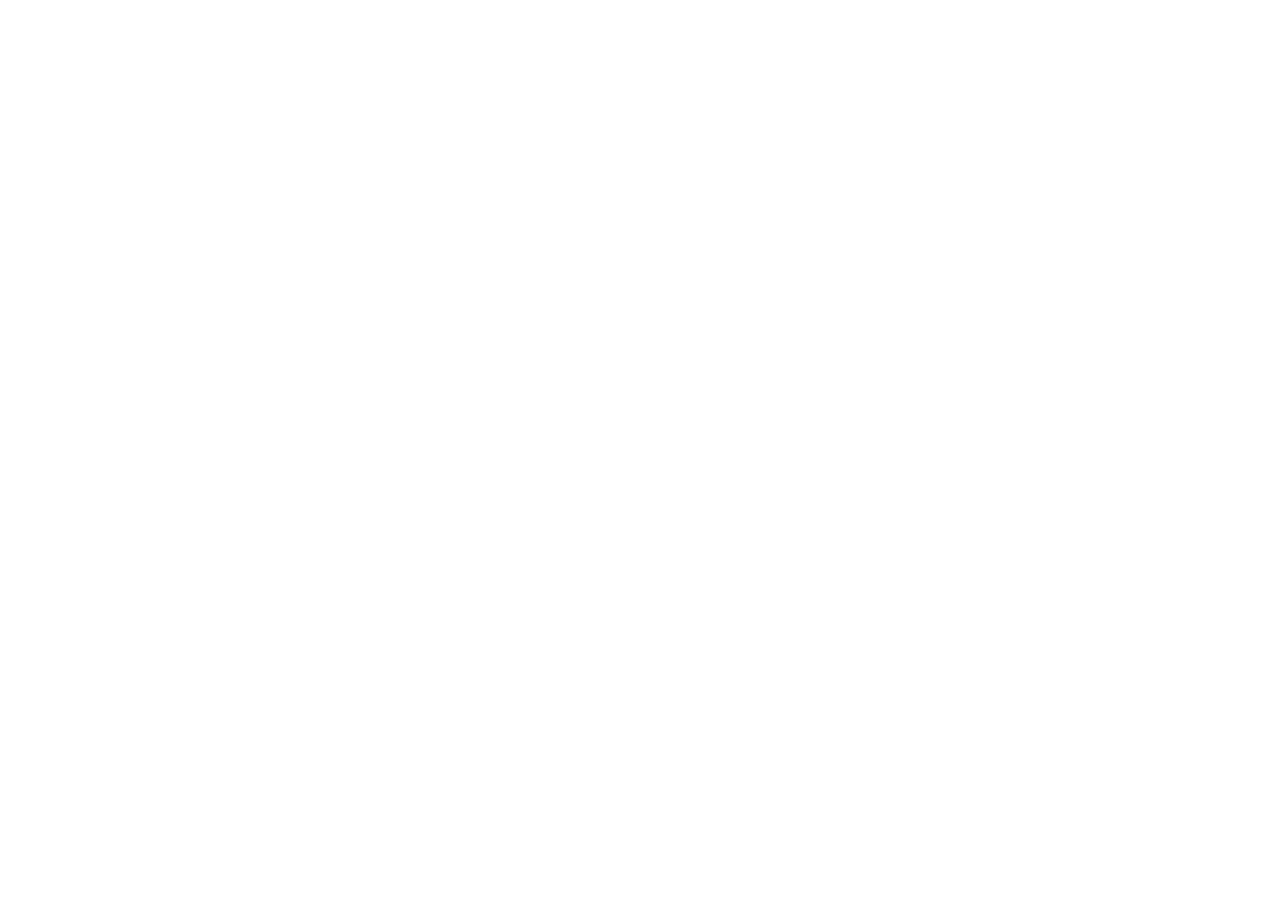
==== projects/portfolio_bootstrap/index.html @ 5c671ffc "[BOOTSTRAP] Add Bootstrap CDN and initial setup" ====
<!DOCTYPE html>
<html lang="en">
<head>
    <meta charset="UTF-8">
    <meta name="viewport" content="width=device-width, initial-scale=1.0">
    <title>Bài 2.1 - Bootstrap Conversion</title>
    <link href="https://cdn.jsdelivr.net/npm/bootstrap@5.3.2/dist/css/bootstrap.min.css" rel="stylesheet">

    <link rel="stylesheet" href="css/main.css">
</head>
<body>
    
    <script src="https://cdn.jsdelivr.net/npm/bootstrap@5.3.2/dist/js/bootstrap.bundle.min.js"></script>
</body>
</html>
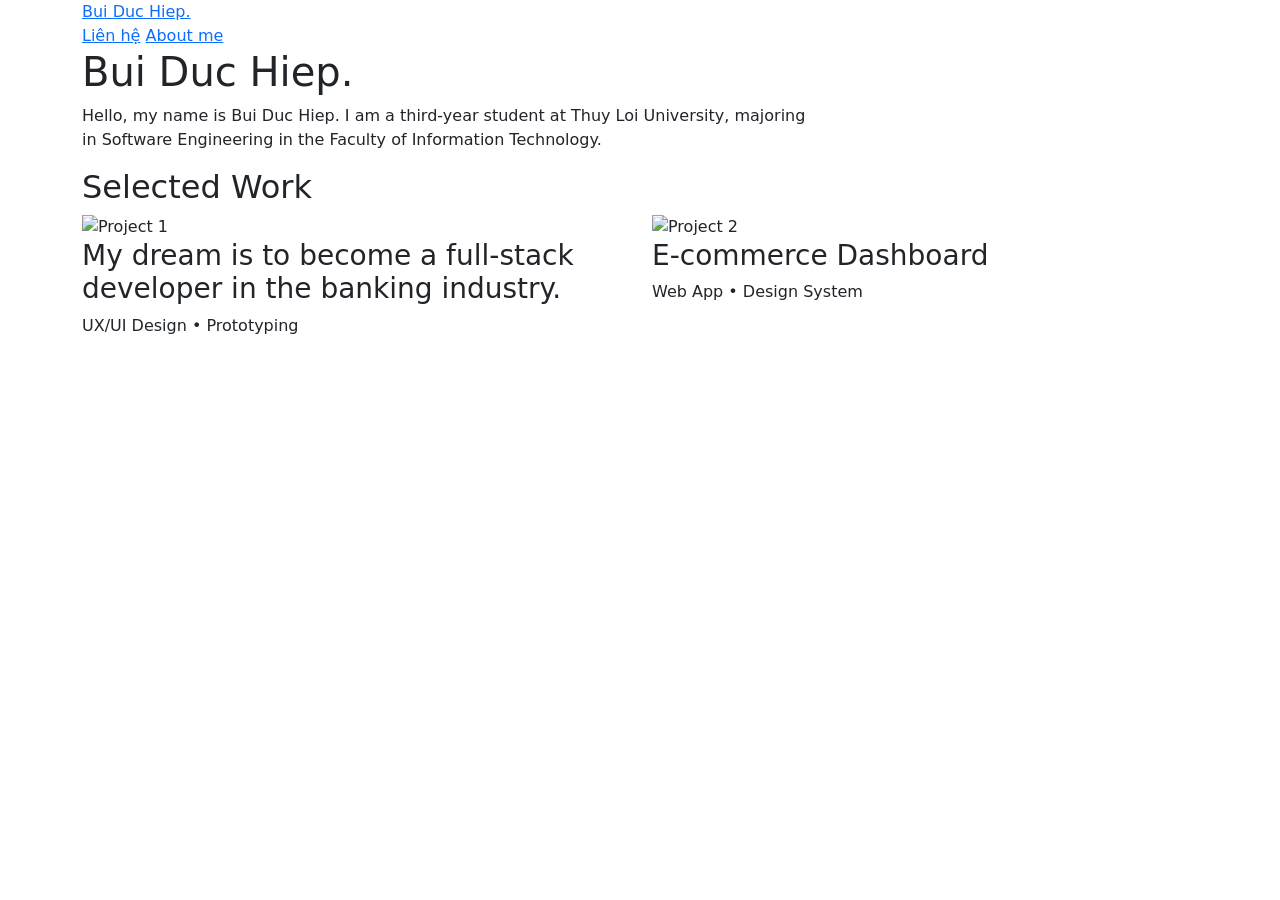
==== commit dc750860: "[REFACTOR] Convert grid to Bootstrap columns" ====
--- a/projects/portfolio_bootstrap/index.html
+++ b/projects/portfolio_bootstrap/index.html
@@ -5,11 +5,41 @@
     <meta name="viewport" content="width=device-width, initial-scale=1.0">
     <title>Bài 2.1 - Bootstrap Conversion</title>
     <link href="https://cdn.jsdelivr.net/npm/bootstrap@5.3.2/dist/css/bootstrap.min.css" rel="stylesheet">
-
     <link rel="stylesheet" href="css/main.css">
 </head>
 <body>
-    
+    <nav class="container">
+        <a href="#">Bui Duc Hiep.</a>
+        <div>
+            <a href="#contact">Liên hệ</a>
+            <a href="#about">About me</a>
+        </div>
+    </nav>
+
+    <header class="container">
+        <div class ="row">
+            <div class="col-lg-8">
+        <h1>Bui Duc Hiep.</h1>
+        <p>Hello, my name is Bui Duc Hiep. I am a third-year student at Thuy Loi University, majoring in Software Engineering in the Faculty of Information Technology.</p>
+        </div>
+    </div>
+    </header>
+
+    <section id="work" class="container">
+        <h2>Selected Work</h2>
+        <div class="row">
+        <div class="col-md-6"> 
+                <img src="" alt="Project 1">
+                <h3>My dream is to become a full-stack developer in the banking industry.</h3>
+                <p>UX/UI Design • Prototyping</p>
+            </div>
+            <div class="col-md-6">
+                <img src="" alt="Project 2">
+                <h3>E-commerce Dashboard</h3>
+                <p>Web App • Design System</p>
+            </div>
+        </div>
+    </section>
     <script src="https://cdn.jsdelivr.net/npm/bootstrap@5.3.2/dist/js/bootstrap.bundle.min.js"></script>
 </body>
 </html>
--- a/projects/portfolio_bootstrap/css/main.css
+++ b/projects/portfolio_bootstrap/css/main.css
@@ -0,0 +1,3 @@
+@import "css/blog.css";
+@import "css/comments.css";
+@import "css/custom-theme.css";
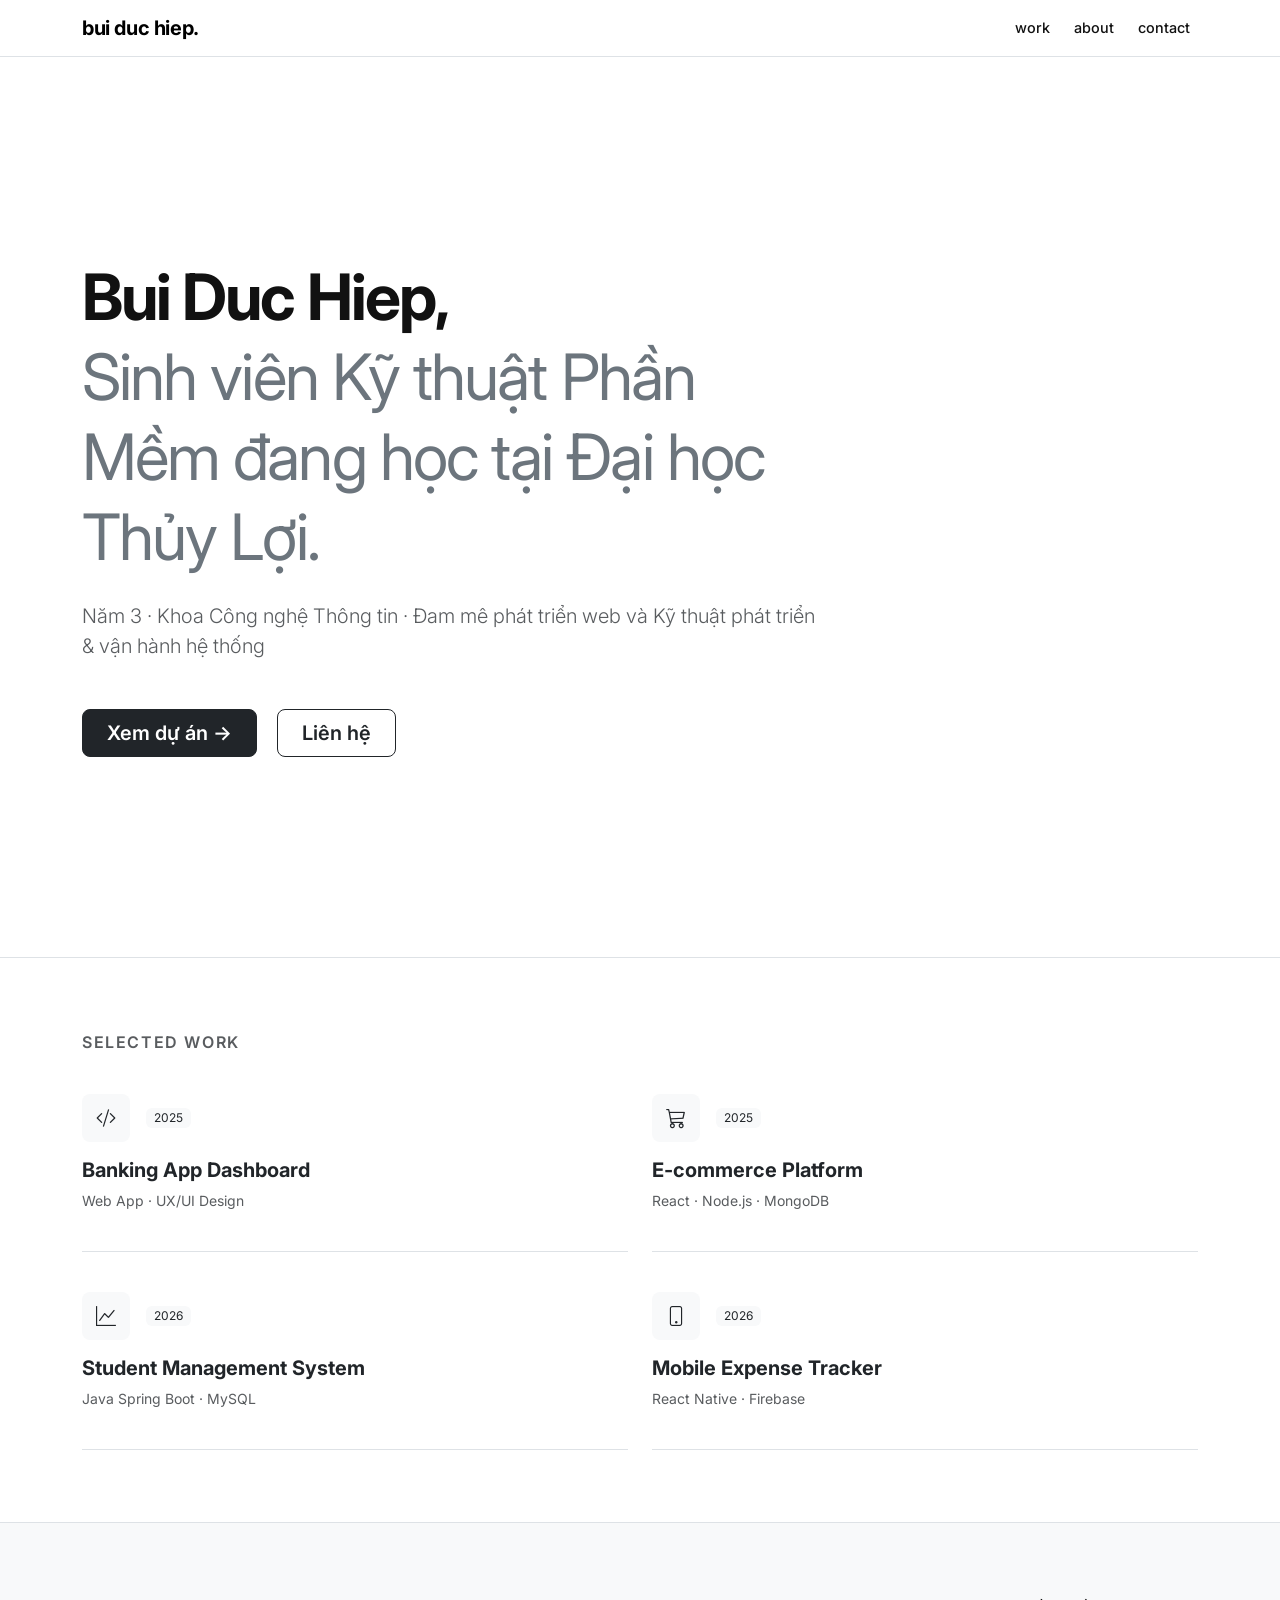
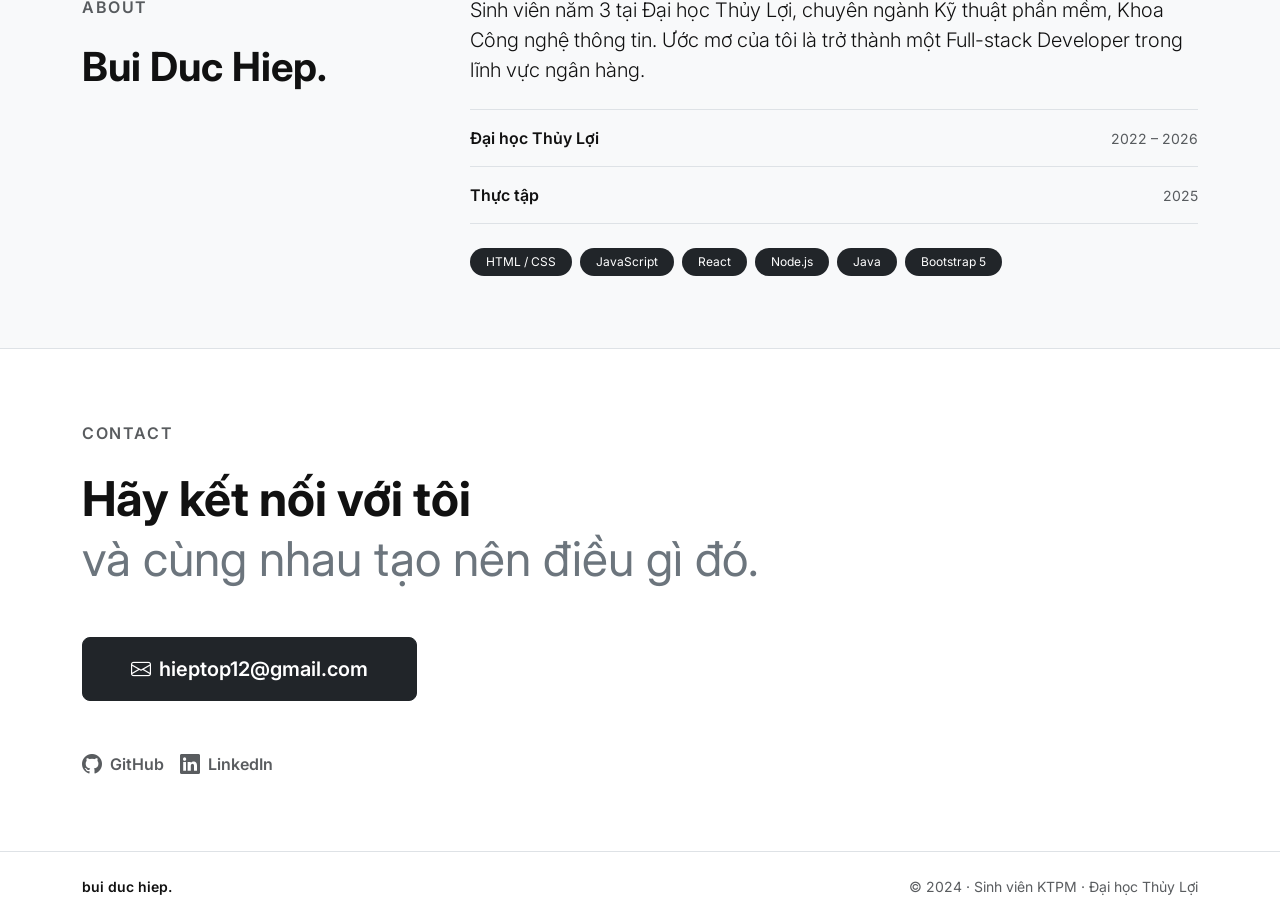
==== commit ebdc25ed: "[STYLE] Apply Bootstrap typography utilities" ====
--- a/projects/portfolio_bootstrap/index.html
+++ b/projects/portfolio_bootstrap/index.html
@@ -1,45 +1,211 @@
 <!DOCTYPE html>
-<html lang="en">
+<html lang="vi">
 <head>
     <meta charset="UTF-8">
     <meta name="viewport" content="width=device-width, initial-scale=1.0">
-    <title>Bài 2.1 - Bootstrap Conversion</title>
+    <title>Bui Duc Hiep — Portfolio</title>
+    <meta name="description" content="Portfolio của Bui Duc Hiep, sinh viên Kỹ thuật phần mềm, Đại học Thủy Lợi.">
+
+    <!-- Bootstrap 5.3.2 CSS CDN -->
     <link href="https://cdn.jsdelivr.net/npm/bootstrap@5.3.2/dist/css/bootstrap.min.css" rel="stylesheet">
+    <!-- Bootstrap Icons 1.11.0 -->
+    <link href="https://cdn.jsdelivr.net/npm/bootstrap-icons@1.11.0/font/bootstrap-icons.css" rel="stylesheet">
+    <!-- Google Fonts: Inter -->
+    <link href="https://fonts.googleapis.com/css2?family=Inter:wght@300;400;500;600;700&display=swap" rel="stylesheet">
+
     <link rel="stylesheet" href="css/main.css">
 </head>
 <body>
-    <nav class="container">
-        <a href="#">Bui Duc Hiep.</a>
-        <div>
-            <a href="#contact">Liên hệ</a>
-            <a href="#about">About me</a>
+
+    <nav class="navbar navbar-expand-lg sticky-top border-bottom">
+        <div class="container">
+            <a class="navbar-brand fw-bold fs-5" href="#">bui duc hiep.</a>
+
+            <button class="navbar-toggler border-0" type="button"
+                    data-bs-toggle="collapse"
+                    data-bs-target="#navbarNav"
+                    aria-controls="navbarNav"
+                    aria-expanded="false"
+                    aria-label="Toggle navigation">
+                <span class="navbar-toggler-icon"></span>
+            </button>
+
+            <div class="collapse navbar-collapse" id="navbarNav">
+                <ul class="navbar-nav ms-auto gap-2">
+                    <li class="nav-item"><a class="nav-link fw-medium" href="#work">work</a></li>
+                    <li class="nav-item"><a class="nav-link fw-medium" href="#about">about</a></li>
+                    <li class="nav-item"><a class="nav-link fw-medium" href="#contact">contact</a></li>
+                </ul>
+            </div>
         </div>
     </nav>
 
-    <header class="container">
-        <div class ="row">
-            <div class="col-lg-8">
-        <h1>Bui Duc Hiep.</h1>
-        <p>Hello, my name is Bui Duc Hiep. I am a third-year student at Thuy Loi University, majoring in Software Engineering in the Faculty of Information Technology.</p>
-        </div>
-    </div>
+    <header class="min-vh-100 d-flex align-items-center">
+        <div class="container py-5">
+            <div class="row">
+                <div class="col-lg-10 col-xl-8">
+                    <h1 class="display-3 fw-bold lh-sm mb-4">
+                        Bui Duc Hiep,<br>
+                        <span class="text-secondary fw-normal">Sinh viên Kỹ thuật Phần Mềm đang học tại Đại học Thủy Lợi.</span>
+                    </h1>
+                    <p class="lead text-muted mb-5">
+                        Năm 3 · Khoa Công nghệ Thông tin · Đam mê phát triển web và Kỹ thuật phát triển & vận hành hệ thống
+                    </p>
+                    <a href="#work" class="btn btn-dark btn-lg px-4 py-2 fw-semibold me-3">
+                        Xem dự án →
+                    </a>
+                    <a href="#contact" class="btn btn-outline-dark btn-lg px-4 py-2 fw-semibold">
+                        Liên hệ
+                    </a>
+                </div>
+            </div>
+        </div>
     </header>
 
-    <section id="work" class="container">
-        <h2>Selected Work</h2>
-        <div class="row">
-        <div class="col-md-6"> 
-                <img src="" alt="Project 1">
-                <h3>My dream is to become a full-stack developer in the banking industry.</h3>
-                <p>UX/UI Design • Prototyping</p>
-            </div>
-            <div class="col-md-6">
-                <img src="" alt="Project 2">
-                <h3>E-commerce Dashboard</h3>
-                <p>Web App • Design System</p>
+    <section id="work" class="py-5 border-top">
+        <div class="container py-4">
+            <p class="fs-6 fw-semibold text-uppercase text-muted mb-4" style="letter-spacing: .1em;">Selected Work</p>
+
+            <div class="row g-4">
+
+                <div class="col-12 col-md-6">
+                    <div class="card h-100 border-0 border-bottom rounded-0 pb-4">
+                        <div class="card-body px-0">
+                            <div class="d-flex align-items-center gap-3 mb-3">
+                                <div class="d-flex align-items-center justify-content-center rounded-3 bg-light"
+                                     style="width:48px; height:48px;">
+                                    <i class="bi bi-code-slash fs-5"></i>
+                                </div>
+                                <span class="badge bg-light text-dark fw-normal">2025</span>
+                            </div>
+                            <h3 class="h5 fw-bold mb-2">Banking App Dashboard</h3>
+                            <p class="text-muted small mb-0">Web App · UX/UI Design</p>
+                        </div>
+                    </div>
+                </div>
+
+                <div class="col-12 col-md-6">
+                    <div class="card h-100 border-0 border-bottom rounded-0 pb-4">
+                        <div class="card-body px-0">
+                            <div class="d-flex align-items-center gap-3 mb-3">
+                                <div class="d-flex align-items-center justify-content-center rounded-3 bg-light"
+                                     style="width:48px; height:48px;">
+                                    <i class="bi bi-cart3 fs-5"></i>
+                                </div>
+                                <span class="badge bg-light text-dark fw-normal">2025</span>
+                            </div>
+                            <h3 class="h5 fw-bold mb-2">E-commerce Platform</h3>
+                            <p class="text-muted small mb-0">React · Node.js · MongoDB</p>
+                        </div>
+                    </div>
+                </div>
+
+                <div class="col-12 col-md-6">
+                    <div class="card h-100 border-0 border-bottom rounded-0 pb-4">
+                        <div class="card-body px-0">
+                            <div class="d-flex align-items-center gap-3 mb-3">
+                                <div class="d-flex align-items-center justify-content-center rounded-3 bg-light"
+                                     style="width:48px; height:48px;">
+                                    <i class="bi bi-graph-up fs-5"></i>
+                                </div>
+                                <span class="badge bg-light text-dark fw-normal">2026</span>
+                            </div>
+                            <h3 class="h5 fw-bold mb-2">Student Management System</h3>
+                            <p class="text-muted small mb-0">Java Spring Boot · MySQL</p>
+                        </div>
+                    </div>
+                </div>
+
+                <div class="col-12 col-md-6">
+                    <div class="card h-100 border-0 border-bottom rounded-0 pb-4">
+                        <div class="card-body px-0">
+                            <div class="d-flex align-items-center gap-3 mb-3">
+                                <div class="d-flex align-items-center justify-content-center rounded-3 bg-light"
+                                     style="width:48px; height:48px;">
+                                    <i class="bi bi-phone fs-5"></i>
+                                </div>
+                                <span class="badge bg-light text-dark fw-normal">2026</span>
+                            </div>
+                            <h3 class="h5 fw-bold mb-2">Mobile Expense Tracker</h3>
+                            <p class="text-muted small mb-0">React Native · Firebase</p>
+                        </div>
+                    </div>
+                </div>
+
             </div>
         </div>
     </section>
+
+    <section id="about" class="py-5 border-top bg-light">
+        <div class="container py-4">
+            <div class="row g-5 align-items-start">
+                <div class="col-lg-4">
+                    <p class="fs-6 fw-semibold text-uppercase text-muted mb-4" style="letter-spacing: .1em;">About</p>
+                    <h2 class="display-6 fw-bold mb-0">Bui Duc Hiep.</h2>
+                </div>
+                <div class="col-lg-8">
+                    <p class="lead mb-4">
+                        Sinh viên năm 3 tại Đại học Thủy Lợi, chuyên ngành Kỹ thuật phần mềm, Khoa Công nghệ thông tin.
+                        Ước mơ của tôi là trở thành một Full-stack Developer trong lĩnh vực ngân hàng.
+                    </p>
+
+                    <ul class="list-unstyled">
+                        <li class="d-flex justify-content-between align-items-center py-3 border-top">
+                            <span class="fw-semibold">Đại học Thủy Lợi</span>
+                            <span class="text-muted small">2022 – 2026</span>
+                        </li>
+                        <li class="d-flex justify-content-between align-items-center py-3 border-top border-bottom">
+                            <span class="fw-semibold">Thực tập</span>
+                            <span class="text-muted small">2025</span>
+                        </li>
+                    </ul>
+
+                    <div class="d-flex flex-wrap gap-2 mt-4">
+                        <span class="badge rounded-pill bg-dark fw-normal px-3 py-2">HTML / CSS</span>
+                        <span class="badge rounded-pill bg-dark fw-normal px-3 py-2">JavaScript</span>
+                        <span class="badge rounded-pill bg-dark fw-normal px-3 py-2">React</span>
+                        <span class="badge rounded-pill bg-dark fw-normal px-3 py-2">Node.js</span>
+                        <span class="badge rounded-pill bg-dark fw-normal px-3 py-2">Java</span>
+                        <span class="badge rounded-pill bg-dark fw-normal px-3 py-2">Bootstrap 5</span>
+                    </div>
+                </div>
+            </div>
+        </div>
+    </section>
+
+    <section id="contact" class="py-5 border-top">
+        <div class="container py-4">
+            <div class="row">
+                <div class="col-lg-8">
+                    <p class="fs-6 fw-semibold text-uppercase text-muted mb-4" style="letter-spacing: .1em;">Contact</p>
+                    <h2 class="display-5 fw-bold lh-sm mb-5">
+                        Hãy kết nối với tôi <br class="d-none d-md-block">
+                        <span class="text-secondary fw-normal">và cùng nhau tạo nên điều gì đó.</span>
+                    </h2>
+                    <a href="mailto:hiepbd@example.com" class="btn btn-dark btn-lg fw-semibold px-5 py-3 mb-5">
+                        <i class="bi bi-envelope me-2"></i>hieptop12@gmail.com
+                    </a>
+
+                    <div class="d-flex gap-3">
+                        <a href="#" class="text-muted text-decoration-none fw-semibold d-flex align-items-center gap-2">
+                            <i class="bi bi-github fs-5"></i> GitHub
+                        </a>
+                        <a href="#" class="text-muted text-decoration-none fw-semibold d-flex align-items-center gap-2">
+                            <i class="bi bi-linkedin fs-5"></i> LinkedIn
+                        </a>
+                    </div>
+                </div>
+            </div>
+        </div>
+    </section>
+
+    <footer class="border-top py-4">
+        <div class="container d-flex justify-content-between align-items-center">
+            <span class="fw-semibold small">bui duc hiep.</span>
+            <span class="text-muted small">© 2024 · Sinh viên KTPM · Đại học Thủy Lợi</span>
+        </div>
+    </footer>
+
     <script src="https://cdn.jsdelivr.net/npm/bootstrap@5.3.2/dist/js/bootstrap.bundle.min.js"></script>
 </body>
 </html>
--- a/projects/portfolio_bootstrap/css/main.css
+++ b/projects/portfolio_bootstrap/css/main.css
@@ -1,3 +1,45 @@
-@import "css/blog.css";
-@import "css/comments.css";
-@import "css/custom-theme.css";+
+body {
+    font-family: 'Inter', sans-serif;
+    color: #111;
+    background-color: #fff;
+}
+
+.navbar {
+    background-color: rgba(255, 255, 255, 0.95);
+    backdrop-filter: blur(8px);
+}
+
+.navbar-brand {
+    letter-spacing: -0.02em;
+}
+
+.nav-link {
+    color: #111 !important;
+    font-size: 0.9rem;
+    transition: color 0.2s;
+}
+
+.nav-link:hover {
+    color: #555 !important;
+}
+
+header h1 {
+    letter-spacing: -0.03em;
+}
+.card {
+    transition: background-color 0.2s;
+    cursor: default;
+}
+
+.card:hover {
+    background-color: #f8f9fa;
+}
+
+.text-uppercase {
+    letter-spacing: 0.1em !important;
+}
+
+footer {
+    background-color: #fff;
+}
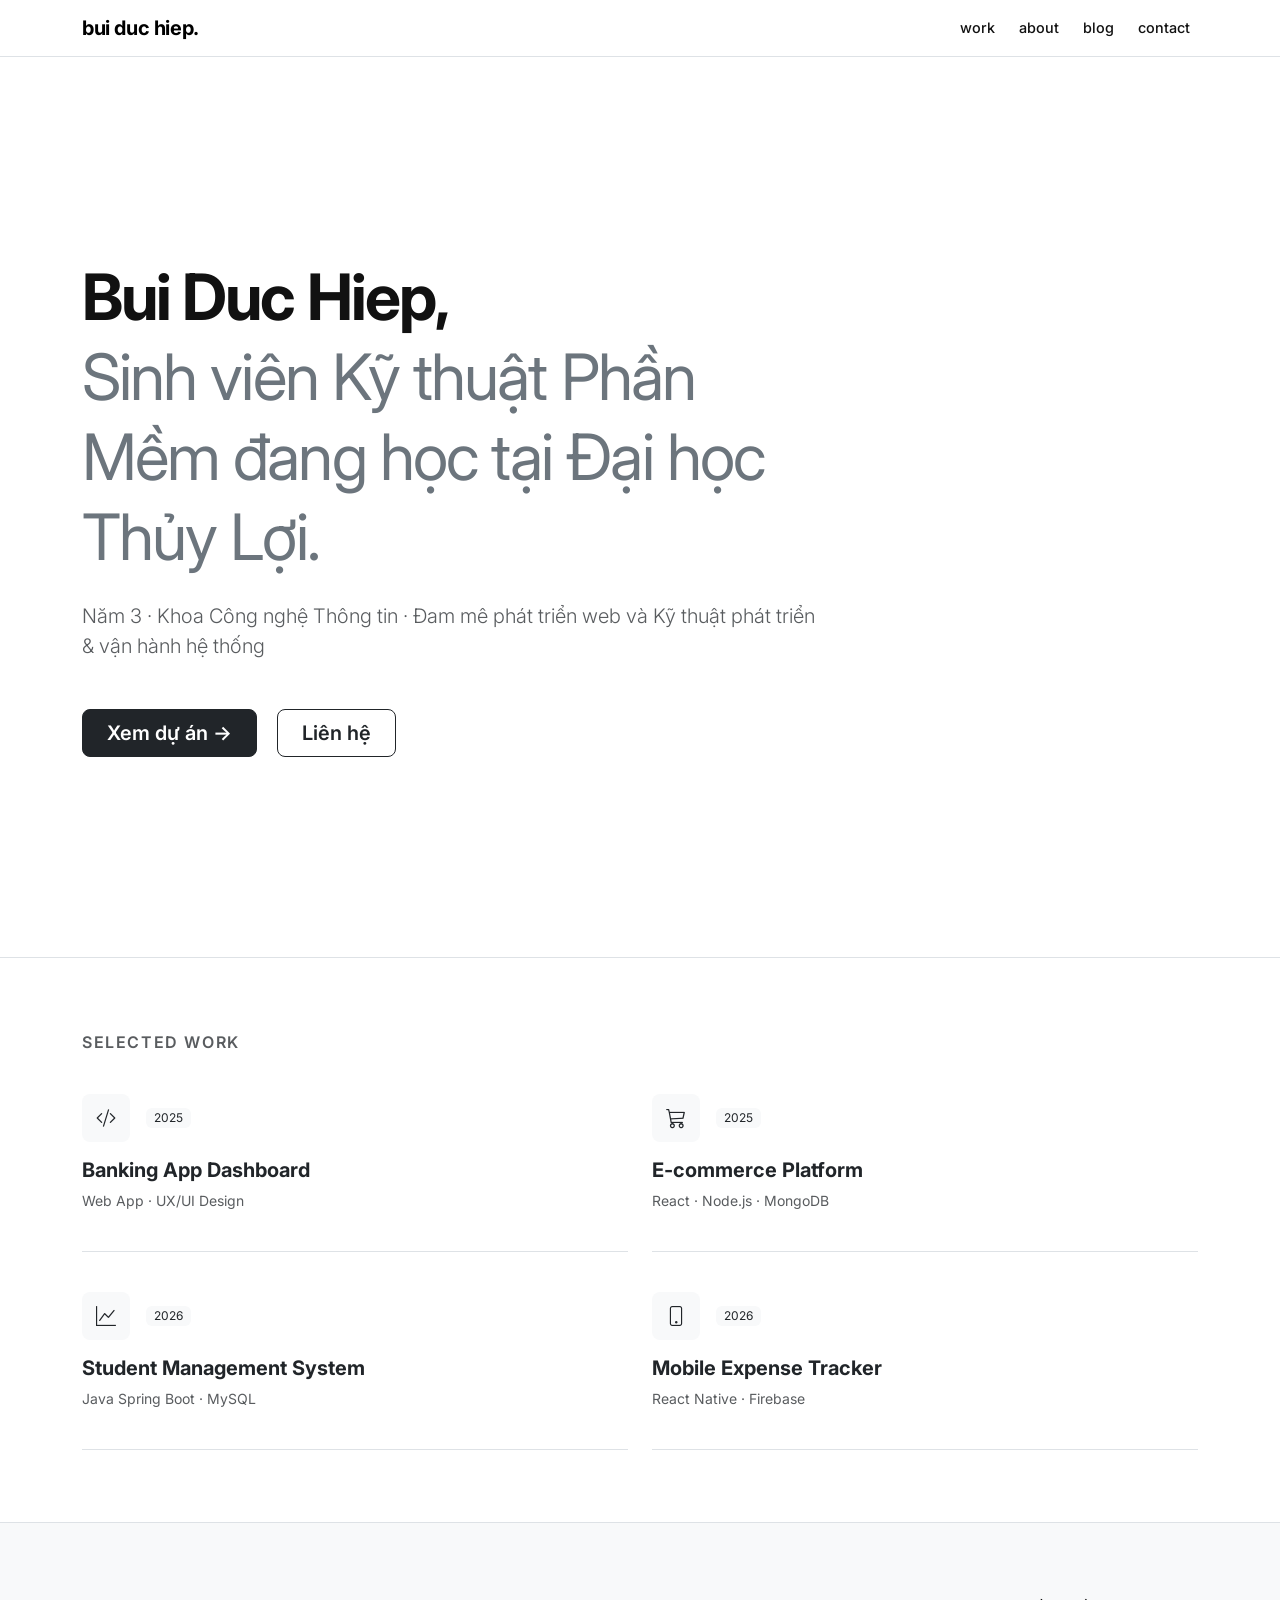
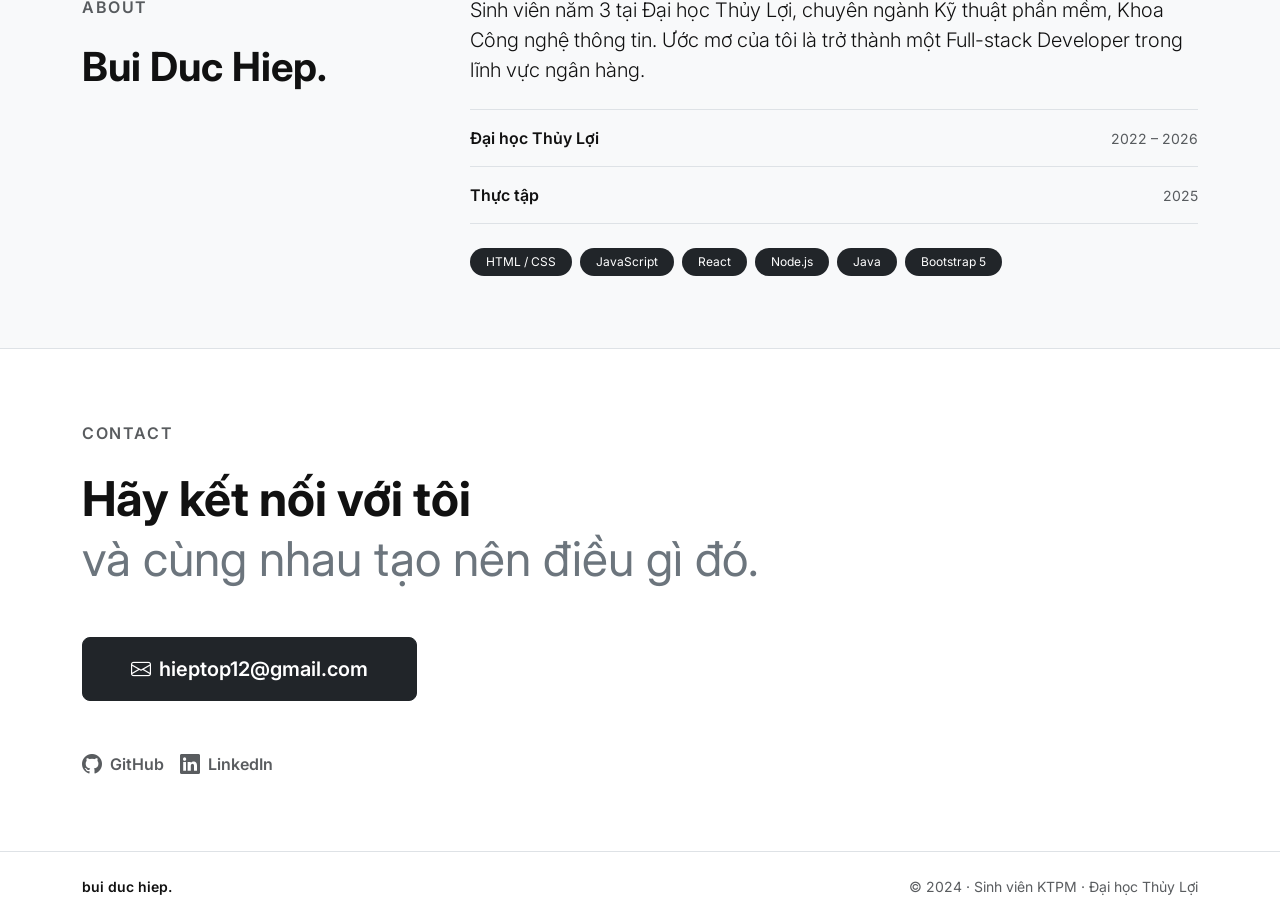
==== commit fb2987b3: "[FEATURE] Build sticky sidebar" ====
--- a/projects/portfolio_bootstrap/index.html
+++ b/projects/portfolio_bootstrap/index.html
@@ -34,6 +34,7 @@
                 <ul class="navbar-nav ms-auto gap-2">
                     <li class="nav-item"><a class="nav-link fw-medium" href="#work">work</a></li>
                     <li class="nav-item"><a class="nav-link fw-medium" href="#about">about</a></li>
+                    <li class="nav-item"><a class="nav-link fw-medium" href="blog.html">blog</a></li>
                     <li class="nav-item"><a class="nav-link fw-medium" href="#contact">contact</a></li>
                 </ul>
             </div>
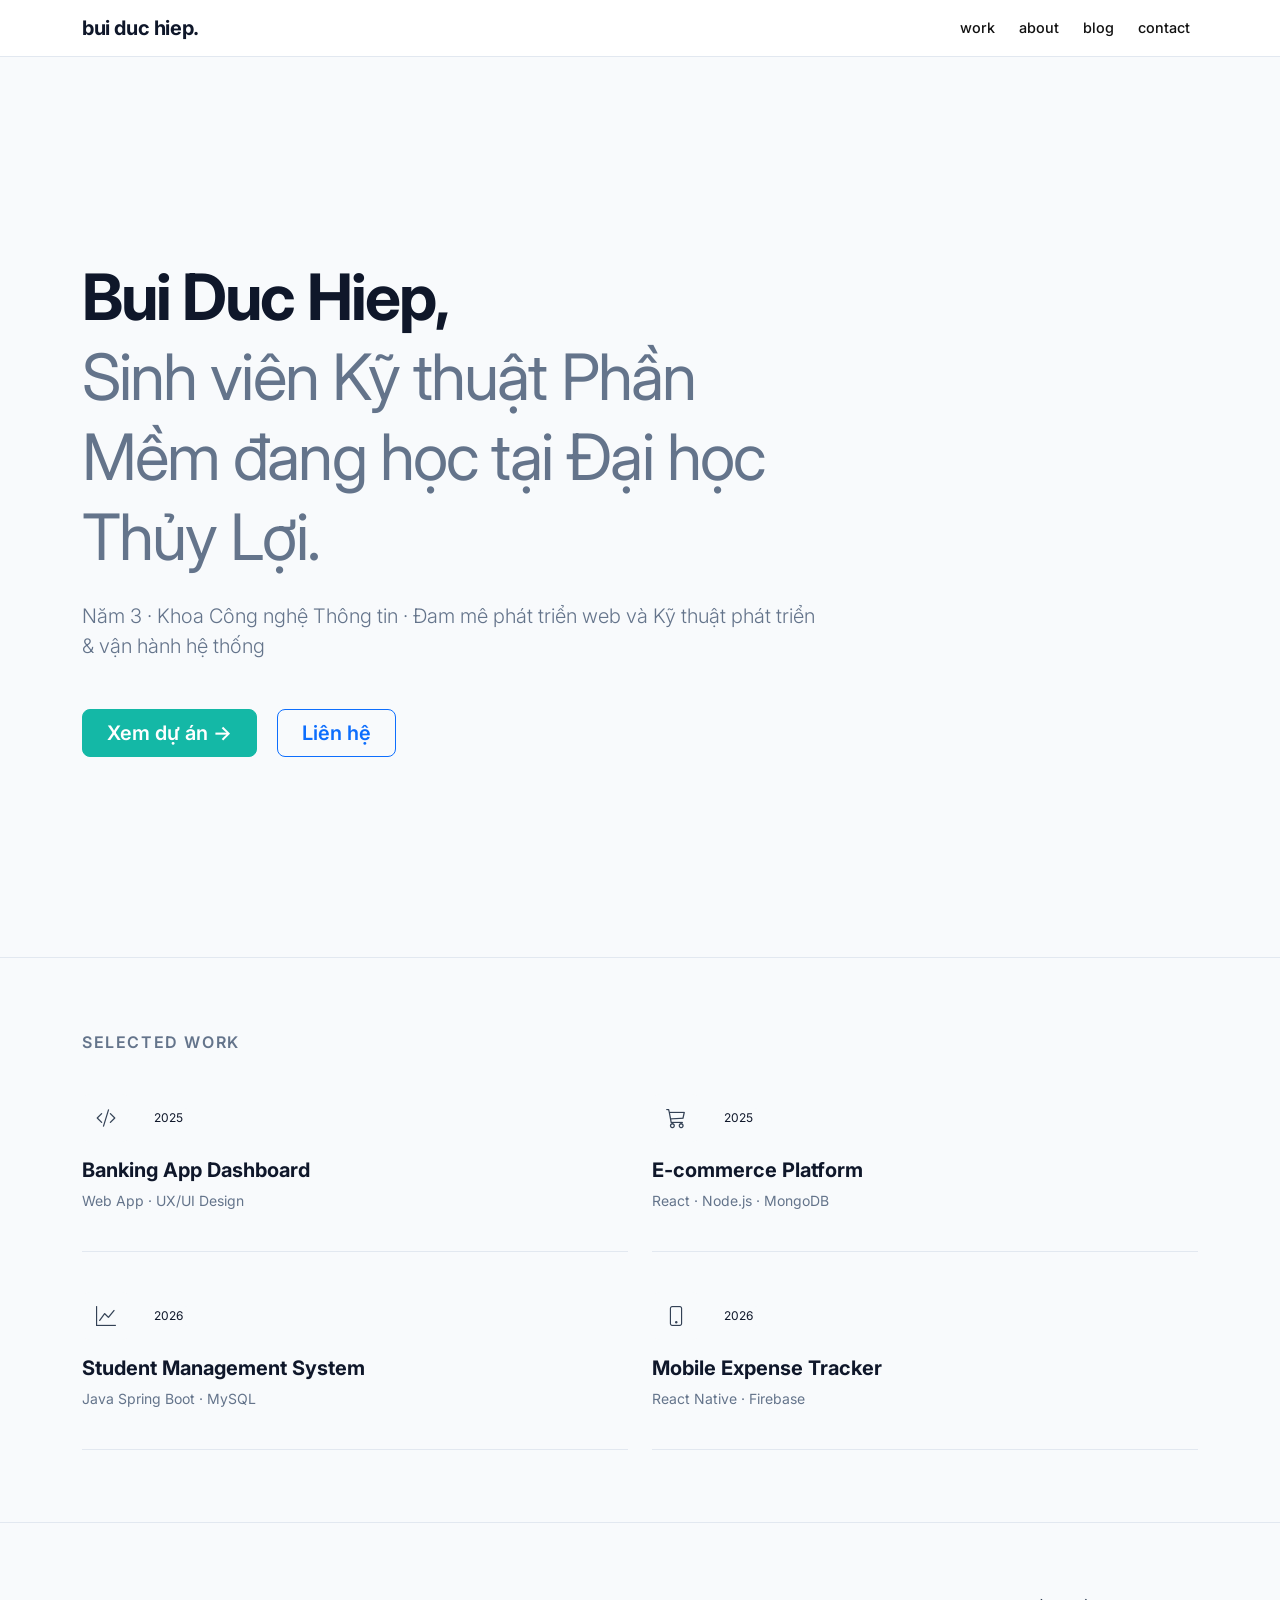
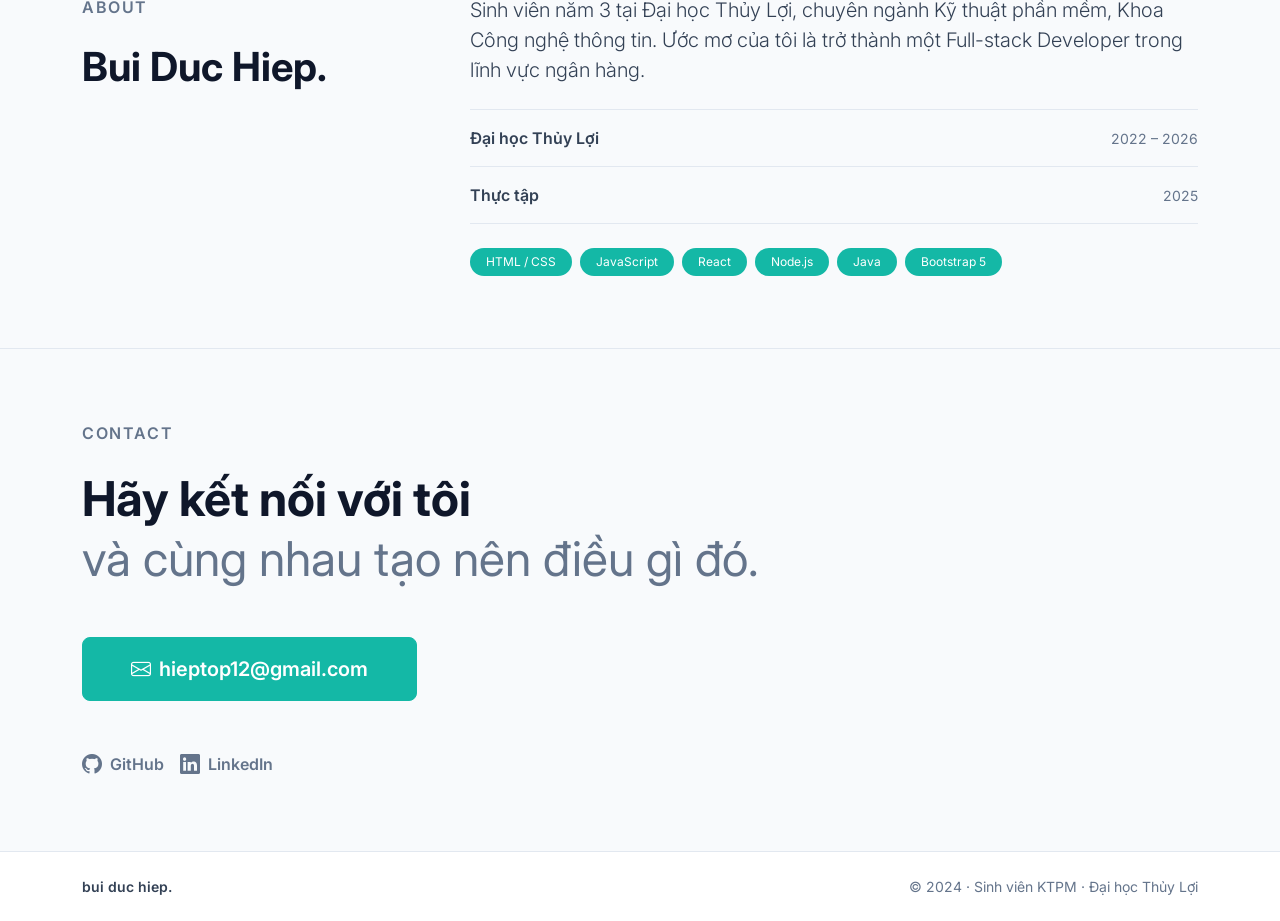
==== commit 261a2430: "[THEME] Apply complete new color palette" ====
--- a/projects/portfolio_bootstrap/index.html
+++ b/projects/portfolio_bootstrap/index.html
@@ -52,10 +52,10 @@
                     <p class="lead text-muted mb-5">
                         Năm 3 · Khoa Công nghệ Thông tin · Đam mê phát triển web và Kỹ thuật phát triển & vận hành hệ thống
                     </p>
-                    <a href="#work" class="btn btn-dark btn-lg px-4 py-2 fw-semibold me-3">
+                    <a href="#work" class="btn btn-primary btn-lg px-4 py-2 fw-semibold me-3">
                         Xem dự án →
                     </a>
-                    <a href="#contact" class="btn btn-outline-dark btn-lg px-4 py-2 fw-semibold">
+                    <a href="#contact" class="btn btn-outline-primary btn-lg px-4 py-2 fw-semibold">
                         Liên hệ
                     </a>
                 </div>
@@ -162,12 +162,12 @@
                     </ul>
 
                     <div class="d-flex flex-wrap gap-2 mt-4">
-                        <span class="badge rounded-pill bg-dark fw-normal px-3 py-2">HTML / CSS</span>
-                        <span class="badge rounded-pill bg-dark fw-normal px-3 py-2">JavaScript</span>
-                        <span class="badge rounded-pill bg-dark fw-normal px-3 py-2">React</span>
-                        <span class="badge rounded-pill bg-dark fw-normal px-3 py-2">Node.js</span>
-                        <span class="badge rounded-pill bg-dark fw-normal px-3 py-2">Java</span>
-                        <span class="badge rounded-pill bg-dark fw-normal px-3 py-2">Bootstrap 5</span>
+                        <span class="badge rounded-pill bg-primary fw-normal px-3 py-2">HTML / CSS</span>
+                        <span class="badge rounded-pill bg-primary fw-normal px-3 py-2">JavaScript</span>
+                        <span class="badge rounded-pill bg-primary fw-normal px-3 py-2">React</span>
+                        <span class="badge rounded-pill bg-primary fw-normal px-3 py-2">Node.js</span>
+                        <span class="badge rounded-pill bg-primary fw-normal px-3 py-2">Java</span>
+                        <span class="badge rounded-pill bg-primary fw-normal px-3 py-2">Bootstrap 5</span>
                     </div>
                 </div>
             </div>
@@ -183,7 +183,7 @@
                         Hãy kết nối với tôi <br class="d-none d-md-block">
                         <span class="text-secondary fw-normal">và cùng nhau tạo nên điều gì đó.</span>
                     </h2>
-                    <a href="mailto:hiepbd@example.com" class="btn btn-dark btn-lg fw-semibold px-5 py-3 mb-5">
+                    <a href="mailto:hiepbd@example.com" class="btn btn-primary btn-lg fw-semibold px-5 py-3 mb-5">
                         <i class="bi bi-envelope me-2"></i>hieptop12@gmail.com
                     </a>
 
--- a/projects/portfolio_bootstrap/css/main.css
+++ b/projects/portfolio_bootstrap/css/main.css
@@ -1,8 +1,9 @@
+@import url('custom-theme.css');
+@import url('blog.css');
+@import url('comments.css');
 
 body {
     font-family: 'Inter', sans-serif;
-    color: #111;
-    background-color: #fff;
 }
 
 .navbar {
